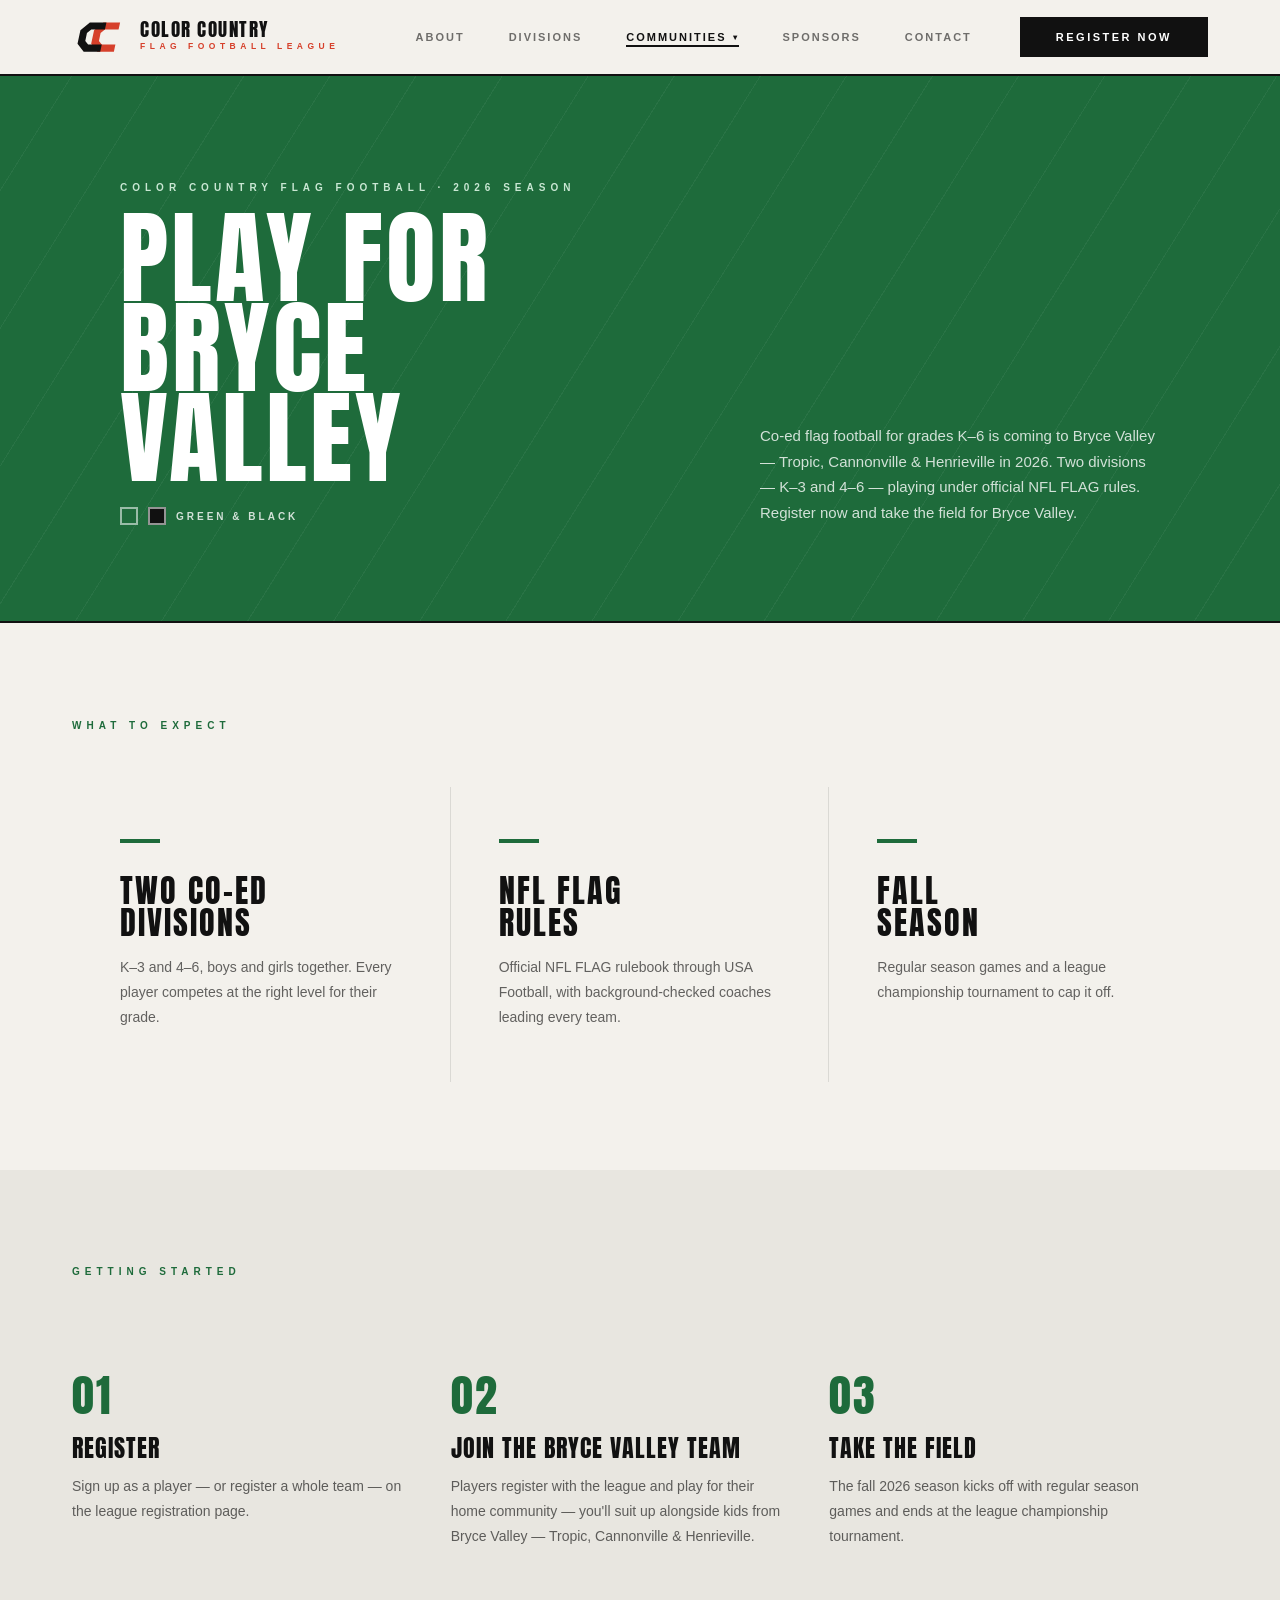
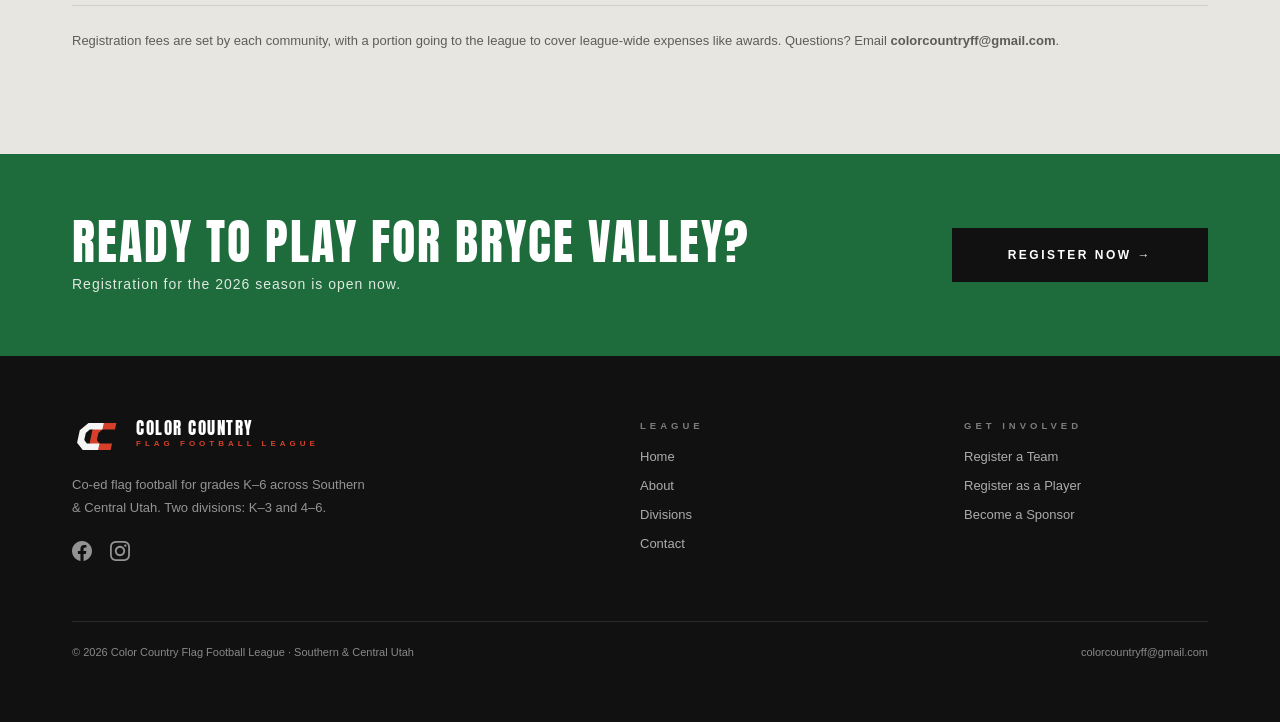
==== bryce-valley.html @ 953eda64 "Add community landing pages with school-color theming Eight landing pages (Wayne, Piute, Milford, Es" ====
<!DOCTYPE html>
<html lang="en">
<head>
<meta charset="utf-8">
<meta name="viewport" content="width=device-width, initial-scale=1">
<title>Flag Football in Bryce Valley | Color Country Flag Football League</title>
<meta name="description" content="Co-ed youth flag football is coming to Bryce Valley — Tropic, Cannonville & Henrieville in 2026. Two divisions — K–3 and 4–6 — playing under official NFL FLAG rules. Register now and play for Bryce Valley.">
<meta property="og:type" content="website">
<meta property="og:site_name" content="Color Country Flag Football League">
<meta property="og:title" content="Flag Football in Bryce Valley — Color Country Flag Football League">
<meta property="og:description" content="Co-ed flag football for grades K–6 is coming to Bryce Valley — Tropic, Cannonville & Henrieville in 2026. Register now and play for Bryce Valley.">
<meta property="og:image" content="https://lanemecham-ai.github.io/color-country-flag-football/favicon-512.png">
<link rel="icon" href="favicon.ico" sizes="48x48">
<link rel="icon" href="favicon.svg" type="image/svg+xml">
<link rel="apple-touch-icon" href="apple-touch-icon.png">
<link rel="preconnect" href="https://fonts.googleapis.com">
<link rel="preconnect" href="https://fonts.gstatic.com" crossorigin>
<link href="https://fonts.googleapis.com/css2?family=Anton&display=swap" rel="stylesheet">
<link rel="stylesheet" href="styles.css">
</head>
<body class="community-page" style="--cc1:#1E6B3B; --cc2:#1E6B3B; --cc-ink:#fff; --cc-muted:rgba(255,255,255,.8); --cc-kicker:#C9E7D3; --cc-lines:rgba(255,255,255,.05); --cc-step:#1E6B3B; --cc-cta:#1E6B3B; --cc-cta-text:#fff; --cc-cta-sub:rgba(255,255,255,.85); --cc-btn-bg:#111; --cc-btn-text:#fff">

<a class="skip-link" href="#main">Skip to main content</a>

<header class="site-nav">
  <a class="brand" href="index.html" aria-label="Color Country Flag Football League — home">
    <svg class="brand-mark" viewBox="0 0 320 220" aria-hidden="true" focusable="false"><g transform="translate(62 20) skewX(-12)"><path transform="translate(84 0)" fill="#D6402B" d="M150 0 H48 L0 48 V132 L48 180 H150 V136 H66 L44 114 V66 L66 44 H150 Z"/><path fill="#111" d="M150 0 H48 L0 48 V132 L48 180 H150 V136 H66 L44 114 V66 L66 44 H150 Z"/></g></svg>
    <div>
      <div class="brand-name">Color Country</div>
      <div class="brand-tag">Flag Football League</div>
    </div>
  </a>
  <div class="nav-spacer"></div>
  <button class="nav-toggle" aria-expanded="false" aria-controls="site-menu">
    <span class="visually-hidden">Menu</span>
    <span class="nav-toggle-bars" aria-hidden="true"></span>
  </button>
  <nav id="site-menu" class="nav-menu" aria-label="Main">
    <a href="index.html#about">About</a>
    <a href="index.html#divisions">Divisions</a>
    <div class="nav-drop active-page">
      <button class="nav-drop-toggle" type="button" aria-expanded="false" aria-controls="communities-menu">Communities <span class="nav-drop-caret" aria-hidden="true">▾</span></button>
      <div class="nav-drop-menu" id="communities-menu">
        <a href="wayne.html">Wayne</a>
        <a href="piute.html">Piute</a>
        <a href="milford.html">Milford</a>
        <a href="escalante.html">Escalante</a>
        <a href="bryce-valley.html" class="active" aria-current="page">Bryce Valley</a>
        <a href="valley.html">Valley</a>
        <a href="panguitch.html">Panguitch</a>
        <a href="water-canyon.html">Water Canyon</a>
      </div>
    </div>
    <a href="sponsors.html">Sponsors</a>
    <a href="contact.html">Contact</a>
    <a class="btn btn-dark" href="register.html">Register Now</a>
  </nav>
</header>

<main id="main">

  <!-- PAGE HEADER -->
  <section class="page-header community-header">
    <div class="page-header-lines" aria-hidden="true"></div>
    <div class="page-header-main">
      <p class="kicker">Color Country Flag Football · 2026 Season</p>
      <h1 class="display">Play for<br>Bryce<br>Valley</h1>
      <div class="community-swatches" aria-hidden="true">
        <span class="community-swatch" style="background:#1E6B3B"></span>
        <span class="community-swatch" style="background:#111111"></span>
        <span class="community-swatch-label">Green & Black</span>
      </div>
    </div>
    <div class="page-header-aside">
      <p>Co-ed flag football for grades K–6 is coming to Bryce Valley — Tropic, Cannonville & Henrieville in 2026. Two divisions — K–3 and 4–6 — playing under official NFL FLAG rules. Register now and take the field for Bryce Valley.</p>
    </div>
  </section>

  <!-- WHAT TO EXPECT -->
  <section class="section section-cream">
    <h2 class="kicker section-label">What to Expect</h2>
    <div class="feature-grid">
      <div class="feature">
        <div class="accent-bar" aria-hidden="true"></div>
        <h3>Two Co-Ed<br>Divisions</h3>
        <p>K–3 and 4–6, boys and girls together. Every player competes at the right level for their grade.</p>
      </div>
      <div class="feature">
        <div class="accent-bar" aria-hidden="true"></div>
        <h3>NFL FLAG<br>Rules</h3>
        <p>Official NFL FLAG rulebook through USA Football, with background-checked coaches leading every team.</p>
      </div>
      <div class="feature">
        <div class="accent-bar" aria-hidden="true"></div>
        <h3>Fall<br>Season</h3>
        <p>Regular season games and a league championship tournament to cap it off.</p>
      </div>
    </div>
  </section>

  <!-- HOW IT WORKS -->
  <section class="section section-band">
    <h2 class="kicker section-label">Getting Started</h2>
    <div class="steps-grid">
      <div class="step">
        <div class="step-num" aria-hidden="true">01</div>
        <h3>Register</h3>
        <p>Sign up as a player — or register a whole team — on the league registration page.</p>
      </div>
      <div class="step">
        <div class="step-num" aria-hidden="true">02</div>
        <h3>Join the Bryce Valley Team</h3>
        <p>Players register with the league and play for their home community — you'll suit up alongside kids from Bryce Valley — Tropic, Cannonville & Henrieville.</p>
      </div>
      <div class="step">
        <div class="step-num" aria-hidden="true">03</div>
        <h3>Take the Field</h3>
        <p>The fall 2026 season kicks off with regular season games and ends at the league championship tournament.</p>
      </div>
    </div>
    <p class="steps-note">Registration fees are set by each community, with a portion going to the league to cover league-wide expenses like awards. Questions? Email <a href="mailto:colorcountryff@gmail.com" style="font-weight:bold">colorcountryff@gmail.com</a>.</p>
  </section>

  <!-- CTA BANNER -->
  <section class="cta-banner">
    <div>
      <div class="cta-banner-title">Ready to Play for Bryce Valley?</div>
      <div class="cta-banner-sub">Registration for the 2026 season is open now.</div>
    </div>
    <a class="btn" href="register.html">Register Now →</a>
  </section>

</main>

<!-- FOOTER -->
<footer class="site-footer">
  <div class="footer-cols">
    <div class="footer-brand">
      <div class="footer-brand-row">
        <svg class="footer-brand-mark" viewBox="0 0 320 220" aria-hidden="true" focusable="false"><g transform="translate(62 20) skewX(-12)"><path transform="translate(84 0)" fill="#D6402B" d="M150 0 H48 L0 48 V132 L48 180 H150 V136 H66 L44 114 V66 L66 44 H150 Z"/><path fill="#F5F5F5" d="M150 0 H48 L0 48 V132 L48 180 H150 V136 H66 L44 114 V66 L66 44 H150 Z"/></g></svg>
        <div>
          <div class="footer-brand-name">Color Country</div>
          <div class="footer-brand-tag">Flag Football League</div>
        </div>
      </div>
      <p>Co-ed flag football for grades K–6 across Southern &amp; Central Utah. Two divisions: K–3 and 4–6.</p>
      <div class="footer-social">
        <a href="https://www.facebook.com/profile.php?id=61591406416175" target="_blank" rel="noopener" aria-label="Color Country Flag Football on Facebook">
          <svg viewBox="0 0 24 24" aria-hidden="true" focusable="false"><path d="M24 12.073c0-6.627-5.373-12-12-12s-12 5.373-12 12c0 5.99 4.388 10.954 10.125 11.854v-8.385H7.078v-3.47h3.047V9.43c0-3.007 1.792-4.669 4.533-4.669 1.312 0 2.686.235 2.686.235v2.953H15.83c-1.491 0-1.956.925-1.956 1.874v2.25h3.328l-.532 3.47h-2.796v8.385C19.612 23.027 24 18.062 24 12.073z"/></svg>
        </a>
        <a href="https://www.instagram.com/colorcountryff/" target="_blank" rel="noopener" aria-label="Color Country Flag Football on Instagram (@colorcountryff)">
          <svg viewBox="0 0 24 24" aria-hidden="true" focusable="false"><path d="M12 0C8.74 0 8.333.015 7.053.072 5.775.132 4.905.333 4.14.63c-.789.306-1.459.717-2.126 1.384S.935 3.35.63 4.14C.333 4.905.131 5.775.072 7.053.012 8.333 0 8.74 0 12s.015 3.667.072 4.947c.06 1.277.261 2.148.558 2.913.306.788.717 1.459 1.384 2.126.667.666 1.336 1.079 2.126 1.384.766.296 1.636.499 2.913.558C8.333 23.988 8.74 24 12 24s3.667-.015 4.947-.072c1.277-.06 2.148-.262 2.913-.558.788-.306 1.459-.718 2.126-1.384.666-.667 1.079-1.335 1.384-2.126.296-.765.499-1.636.558-2.913.06-1.28.072-1.687.072-4.947s-.015-3.667-.072-4.947c-.06-1.277-.262-2.149-.558-2.913-.306-.789-.718-1.459-1.384-2.126C21.319 1.347 20.651.935 19.86.63c-.765-.297-1.636-.499-2.913-.558C15.667.012 15.26 0 12 0zm0 2.16c3.203 0 3.585.016 4.85.071 1.17.055 1.805.249 2.227.415.562.217.96.477 1.382.896.419.42.679.819.896 1.381.164.422.36 1.057.413 2.227.057 1.266.07 1.646.07 4.85s-.015 3.585-.074 4.85c-.061 1.17-.256 1.805-.421 2.227-.224.562-.479.96-.899 1.382-.419.419-.824.679-1.38.896-.42.164-1.065.36-2.235.413-1.274.057-1.649.07-4.859.07-3.211 0-3.586-.015-4.859-.074-1.171-.061-1.816-.256-2.236-.421-.569-.224-.96-.479-1.379-.899-.421-.419-.69-.824-.9-1.38-.165-.42-.359-1.065-.42-2.235-.045-1.26-.061-1.649-.061-4.844 0-3.196.016-3.586.061-4.861.061-1.17.255-1.814.42-2.234.21-.57.479-.96.9-1.381.419-.419.81-.689 1.379-.898.42-.166 1.051-.361 2.221-.421 1.275-.045 1.65-.06 4.859-.06l.045.03zm0 3.678c-3.405 0-6.162 2.76-6.162 6.162 0 3.405 2.76 6.162 6.162 6.162 3.405 0 6.162-2.76 6.162-6.162 0-3.405-2.76-6.162-6.162-6.162zM12 16c-2.21 0-4-1.79-4-4s1.79-4 4-4 4 1.79 4 4-1.79 4-4 4zm7.846-10.405c0 .795-.646 1.44-1.44 1.44-.795 0-1.44-.646-1.44-1.44 0-.794.646-1.439 1.44-1.439.793-.001 1.44.645 1.44 1.439z"/></svg>
        </a>
      </div>
    </div>
    <nav class="footer-col" aria-label="League">
      <div class="footer-col-title">League</div>
      <a href="index.html">Home</a>
      <a href="index.html#about">About</a>
      <a href="index.html#divisions">Divisions</a>
      <a href="contact.html">Contact</a>
    </nav>
    <nav class="footer-col" aria-label="Get involved">
      <div class="footer-col-title">Get Involved</div>
      <a href="register.html#team">Register a Team</a>
      <a href="register.html#player">Register as a Player</a>
      <a href="sponsors.html">Become a Sponsor</a>
    </nav>
  </div>
  <div class="footer-bottom">
    <p>© 2026 Color Country Flag Football League · Southern &amp; Central Utah</p>
    <a href="mailto:colorcountryff@gmail.com">colorcountryff@gmail.com</a>
  </div>
</footer>

<script src="main.js"></script>
</body>
</html>
---- styles.css ----
/* ==========================================================================
   Color Country Flag Football League — shared stylesheet
   Palette: red #D6402B · black #111111 · cream #F3F1EC · band #E8E6E0
   Display face: Anton · Body face: Arial
   ========================================================================== */

:root {
  --red: #D6402B;
  --red-dark: #b8341f;
  --ink: #111111;
  --panel: #1a1a1a;
  --cream: #F3F1EC;
  --cream-dark: #E8E6E0;
  --white: #ffffff;
  --font-display: 'Anton', Impact, 'Arial Narrow', sans-serif;
  --font-body: Arial, Helvetica, sans-serif;
  --pad-x: 72px;
}

* { box-sizing: border-box; }

html { scroll-behavior: smooth; }

body {
  margin: 0;
  background: var(--cream);
  font-family: var(--font-body);
  color: var(--ink);
  -webkit-font-smoothing: antialiased;
}

a { color: inherit; text-decoration: none; }

img, svg { max-width: 100%; display: block; }

input, select, textarea, button { font-family: var(--font-body); }

input::placeholder, textarea::placeholder { color: rgba(0, 0, 0, .35); }

/* Accessibility helpers ---------------------------------------------------- */

.skip-link {
  position: absolute;
  left: -9999px;
  top: 0;
  z-index: 200;
  background: var(--ink);
  color: var(--white);
  padding: 12px 20px;
  font-size: 13px;
  font-weight: bold;
  letter-spacing: 1px;
}

.skip-link:focus { left: 0; }

:focus-visible {
  outline: 3px solid var(--red);
  outline-offset: 2px;
}

.visually-hidden {
  position: absolute;
  width: 1px;
  height: 1px;
  margin: -1px;
  padding: 0;
  overflow: hidden;
  clip: rect(0 0 0 0);
  white-space: nowrap;
  border: 0;
}

/* Shared type -------------------------------------------------------------- */

.kicker {
  font-size: 10px;
  font-weight: bold;
  color: var(--red);
  letter-spacing: 5px;
  text-transform: uppercase;
}

.display {
  font-family: var(--font-display);
  font-weight: 400;
  letter-spacing: 2px;
  text-transform: uppercase;
  line-height: 1;
  margin: 0;
}

.accent-bar {
  width: 40px;
  height: 4px;
  background: var(--red);
}

/* Buttons ------------------------------------------------------------------ */

.btn {
  display: inline-block;
  font-size: 12px;
  font-weight: bold;
  letter-spacing: 2.5px;
  text-transform: uppercase;
  padding: 18px 48px;
  border: none;
  cursor: pointer;
  text-align: center;
  transition: background-color .18s ease, color .18s ease, border-color .18s ease;
}

.btn-dark { background: var(--ink); color: var(--white); }
.btn-dark:hover { background: var(--red); }

.btn-red { background: var(--red); color: var(--white); }
.btn-red:hover { background: var(--red-dark); }

.btn-light { background: var(--cream); color: var(--ink); }
.btn-light:hover { background: var(--red); color: var(--white); }

.btn-white { background: var(--white); color: var(--red); }
.btn-white:hover { background: var(--cream); }

.btn-outline-light {
  background: transparent;
  color: var(--white);
  border: 1.5px solid rgba(255, 255, 255, .35);
}
.btn-outline-light:hover { border-color: var(--white); }

/* Navigation ---------------------------------------------------------------- */

.site-nav {
  background: var(--cream);
  border-bottom: 2px solid var(--ink);
  padding: 0 var(--pad-x);
  display: flex;
  align-items: center;
  min-height: 76px;
  position: sticky;
  top: 0;
  z-index: 100;
}

.brand {
  display: flex;
  align-items: center;
  gap: 16px;
  flex-shrink: 0;
}

.brand-mark { width: 52px; height: 36px; flex-shrink: 0; }

.brand-name {
  font-family: var(--font-display);
  font-size: 19px;
  color: var(--ink);
  letter-spacing: 1.5px;
  line-height: 1;
  text-transform: uppercase;
}

.brand-tag {
  font-size: 8.5px;
  font-weight: bold;
  color: var(--red);
  letter-spacing: 4.5px;
  line-height: 1.7;
  text-transform: uppercase;
}

.nav-spacer { flex: 1; }

.nav-menu {
  display: flex;
  gap: 44px;
  align-items: center;
}

.nav-menu a:not(.btn) {
  font-size: 11px;
  font-weight: bold;
  color: rgba(0, 0, 0, .55);
  letter-spacing: 2px;
  text-transform: uppercase;
  padding: 4px 0;
}

.nav-menu a:not(.btn):hover { color: var(--red); }

.nav-menu a.active {
  color: var(--ink);
  border-bottom: 2px solid var(--ink);
  padding-bottom: 2px;
}

.nav-menu .btn {
  font-size: 11px;
  padding: 14px 36px;
  margin-left: 4px;
}

/* Communities dropdown */

.nav-drop { position: relative; }

.nav-drop-toggle {
  background: none;
  border: none;
  cursor: pointer;
  font-family: var(--font-body);
  font-size: 11px;
  font-weight: bold;
  color: rgba(0, 0, 0, .55);
  letter-spacing: 2px;
  text-transform: uppercase;
  padding: 4px 0;
  display: inline-flex;
  align-items: center;
  gap: 6px;
}

.nav-drop-toggle:hover { color: var(--red); }

.nav-drop.active-page .nav-drop-toggle {
  color: var(--ink);
  border-bottom: 2px solid var(--ink);
  padding-bottom: 2px;
}

.nav-drop-caret { font-size: 8px; }

.nav-drop-menu {
  display: none;
  position: absolute;
  top: 100%;
  left: 50%;
  transform: translateX(-50%);
  flex-direction: column;
  background: var(--cream);
  border: 2px solid var(--ink);
  min-width: 200px;
  padding: 10px 0;
  z-index: 120;
}

.nav-drop.open .nav-drop-menu { display: flex; }

@media (hover: hover) and (min-width: 1151px) {
  .nav-drop:hover .nav-drop-menu { display: flex; }
}

.nav-drop-menu a {
  font-size: 11px;
  font-weight: bold;
  color: rgba(0, 0, 0, .55);
  letter-spacing: 2px;
  text-transform: uppercase;
  padding: 10px 22px;
}

.nav-drop-menu a:hover { color: var(--red); }
.nav-drop-menu a.active { color: var(--red); }

.nav-toggle {
  display: none;
  background: none;
  border: 2px solid var(--ink);
  padding: 8px 10px;
  cursor: pointer;
  margin-left: 16px;
}

.nav-toggle-bars {
  display: block;
  width: 22px;
  height: 2px;
  background: var(--ink);
  position: relative;
}

.nav-toggle-bars::before,
.nav-toggle-bars::after {
  content: "";
  position: absolute;
  left: 0;
  width: 22px;
  height: 2px;
  background: var(--ink);
}

.nav-toggle-bars::before { top: -7px; }
.nav-toggle-bars::after { top: 7px; }

/* Sections ------------------------------------------------------------------ */

.section { padding: 88px var(--pad-x); }

.section-cream { background: var(--cream); }
.section-band { background: var(--cream-dark); }
.section-dark { background: var(--ink); }

.section-rule { border-top: 2px solid var(--ink); }

.section-label {
  margin-bottom: 56px;
}

.section-label.center { text-align: center; }

/* Homepage hero --------------------------------------------------------------- */

@keyframes heroFade {
  from { opacity: 0; transform: translateY(28px); }
  to { opacity: 1; transform: translateY(0); }
}

@keyframes heroFadeR {
  from { opacity: 0; transform: translateX(28px); }
  to { opacity: 1; transform: translateX(0); }
}

.hero {
  position: relative;
  min-height: 820px;
  overflow: hidden;
  background: var(--cream);
  display: flex;
}

.hero-copy {
  position: relative;
  z-index: 2;
  display: flex;
  flex-direction: column;
  justify-content: center;
  padding: 80px 80px 80px 120px;
  width: 62%;
  flex-shrink: 0;
}

.hero-watermark {
  position: absolute;
  left: -24px;
  top: 50%;
  transform: translateY(-50%);
  font-family: var(--font-display);
  font-size: 520px;
  color: rgba(0, 0, 0, .04);
  line-height: 1;
  pointer-events: none;
  user-select: none;
  white-space: nowrap;
}

.hero-inner {
  position: relative;
  z-index: 2;
  animation: heroFade .85s cubic-bezier(.2, .8, .4, 1) both;
}

.hero-eyebrow {
  font-size: 10.5px;
  font-weight: bold;
  color: rgba(0, 0, 0, .55);
  letter-spacing: 5px;
  text-transform: uppercase;
  margin-bottom: 32px;
}

.hero-title {
  font-size: clamp(64px, 10.5vw, 152px);
  line-height: .88;
  color: var(--ink);
}

.hero-rule {
  width: 80px;
  height: 5px;
  background: var(--red);
  margin: 28px 0;
}

.hero-sub {
  font-family: var(--font-display);
  font-size: clamp(17px, 1.9vw, 26px);
  color: var(--red);
  letter-spacing: 8px;
  margin-bottom: 36px;
  text-transform: uppercase;
}

.hero-lede {
  font-size: 17px;
  color: rgba(0, 0, 0, .6);
  line-height: 1.7;
  max-width: 460px;
  margin: 0 0 48px;
}

.hero-actions {
  display: flex;
  gap: 20px;
  align-items: center;
  flex-wrap: wrap;
}

.hero-actions .btn { padding: 20px 56px; }

.hero-secondary {
  font-size: 12px;
  font-weight: bold;
  color: rgba(0, 0, 0, .55);
  padding: 20px 0;
  letter-spacing: 2px;
  text-transform: uppercase;
  border-bottom: 1px solid rgba(0, 0, 0, .25);
}

.hero-secondary:hover { color: var(--ink); border-color: var(--ink); }

.hero-panel {
  position: absolute;
  right: 0;
  top: 0;
  width: 44%;
  height: 100%;
  background: var(--ink);
  clip-path: polygon(9% 0, 100% 0, 100% 100%, 0% 100%);
  display: flex;
  align-items: center;
  justify-content: center;
  animation: heroFadeR .9s cubic-bezier(.2, .8, .4, 1) .15s both;
}

.hero-panel-lines {
  position: absolute;
  inset: 0;
  background-image: repeating-linear-gradient(-45deg, transparent 0, transparent 48px, rgba(255, 255, 255, .025) 48px, rgba(255, 255, 255, .025) 49px);
  pointer-events: none;
}

.hero-panel-glow {
  position: absolute;
  inset: 0;
  background: radial-gradient(ellipse at 60% 50%, rgba(214, 64, 43, .22) 0%, transparent 60%);
  pointer-events: none;
}

.hero-panel-inner {
  position: relative;
  z-index: 2;
  display: flex;
  flex-direction: column;
  align-items: center;
  gap: 20px;
  padding-left: 60px;
}

.hero-panel-est {
  font-size: 9.5px;
  font-weight: bold;
  color: rgba(255, 255, 255, .45);
  letter-spacing: 5px;
  text-transform: uppercase;
}

/* Feature trio (Why Play With Us) -------------------------------------------- */

.feature-grid {
  display: grid;
  grid-template-columns: 1fr 1fr 1fr;
}

.feature {
  padding: 52px 48px;
  border-right: 1.5px solid rgba(0, 0, 0, .1);
}

.feature:last-child { border-right: none; }

.feature .accent-bar { margin-bottom: 32px; }

.feature h3 {
  font-family: var(--font-display);
  font-weight: 400;
  font-size: 32px;
  color: var(--ink);
  margin: 0 0 16px;
  letter-spacing: 2px;
  text-transform: uppercase;
  line-height: 1;
}

.feature p {
  font-size: 14px;
  color: rgba(0, 0, 0, .6);
  line-height: 1.8;
  margin: 0;
}

/* Divisions ------------------------------------------------------------------ */

.division-grid {
  display: grid;
  grid-template-columns: 1fr 1fr;
  gap: 3px;
}

.division-card {
  background: var(--white);
  border: 1.5px solid rgba(0, 0, 0, .1);
  padding: 56px 48px;
}

.division-card .accent-bar { margin-bottom: 28px; }

.division-grade {
  font-family: var(--font-display);
  font-size: 64px;
  color: var(--ink);
  letter-spacing: 2px;
  text-transform: uppercase;
  line-height: 1;
  margin: 0 0 8px;
  font-weight: 400;
}

.division-meta {
  font-size: 10px;
  font-weight: bold;
  color: var(--red);
  letter-spacing: 3px;
  text-transform: uppercase;
  margin-bottom: 20px;
}

.division-card p {
  font-size: 14px;
  color: rgba(0, 0, 0, .6);
  line-height: 1.8;
  margin: 0;
}

.division-note {
  margin-top: 3px;
  background: var(--ink);
  padding: 28px 48px;
  display: flex;
  align-items: center;
  gap: 20px;
  flex-wrap: wrap;
}

.division-note span {
  font-size: 13px;
  color: rgba(255, 255, 255, .65);
  line-height: 1.7;
}

.division-note .accent-bar { width: 32px; flex-shrink: 0; }

/* Dark option cards (registration paths) -------------------------------------- */

.option-grid {
  display: grid;
  grid-template-columns: 1fr 1fr;
  gap: 3px;
}

.option-card {
  background: var(--panel);
  padding: 64px 56px;
  display: flex;
  flex-direction: column;
}

.option-card + .option-card { border-left: 3px solid var(--red); }

.option-num {
  font-family: var(--font-display);
  font-size: 13px;
  color: var(--red);
  letter-spacing: 4px;
  text-transform: uppercase;
  margin-bottom: 24px;
}

.option-card h3 {
  font-family: var(--font-display);
  font-weight: 400;
  font-size: clamp(36px, 3.6vw, 52px);
  color: var(--white);
  margin: 0 0 20px;
  letter-spacing: 2px;
  text-transform: uppercase;
  line-height: 1;
}

.option-card p {
  font-size: 15px;
  color: rgba(255, 255, 255, .65);
  line-height: 1.8;
  margin: 0 0 40px;
  flex: 1;
}

.option-card .btn { align-self: flex-start; }

.section-title-dark {
  font-size: clamp(40px, 5vw, 64px);
  color: var(--white);
  margin: 0 0 60px;
  text-align: center;
}

.section-kicker-center {
  margin-bottom: 12px;
  text-align: center;
}

/* Email capture bar ------------------------------------------------------------ */

.notify-bar {
  margin-top: 3px;
  background: var(--panel);
  padding: 32px 56px;
  display: flex;
  align-items: center;
  gap: 24px;
  flex-wrap: wrap;
}

.notify-title {
  font-family: var(--font-display);
  font-size: 18px;
  color: rgba(255, 255, 255, .55);
  letter-spacing: 2px;
  text-transform: uppercase;
  flex-shrink: 0;
}

.notify-divider {
  width: 1px;
  height: 28px;
  background: rgba(255, 255, 255, .12);
  flex-shrink: 0;
}

.notify-copy {
  font-size: 14px;
  color: rgba(255, 255, 255, .55);
  line-height: 1.6;
  flex: 1;
  min-width: 220px;
}

.notify-form-wrap {
  flex-shrink: 0;
  width: 420px;
  max-width: 100%;
}

/* Sponsors teaser ------------------------------------------------------------- */

.teaser {
  display: flex;
  align-items: center;
  justify-content: space-between;
  gap: 80px;
}

.teaser-copy { flex: 1; }

.teaser-copy .kicker { display: block; margin-bottom: 12px; }

.teaser-title {
  font-size: clamp(40px, 5vw, 64px);
  color: var(--ink);
  margin: 0 0 24px;
}

.teaser-copy p {
  font-size: 15px;
  color: rgba(0, 0, 0, .6);
  line-height: 1.7;
  max-width: 460px;
  margin: 0 0 36px;
}

.teaser-slots {
  flex: 1;
  display: grid;
  grid-template-columns: 1fr 1fr;
  gap: 3px;
}

.teaser-slot {
  background: var(--cream);
  border: 1.5px solid rgba(0, 0, 0, .1);
  padding: 40px;
  display: flex;
  align-items: center;
  justify-content: center;
  height: 100px;
}

.teaser-slot span {
  font-size: 9px;
  color: rgba(0, 0, 0, .4);
  letter-spacing: 4px;
  text-transform: uppercase;
}

.teaser-slot-dark {
  background: var(--ink);
  border: none;
}

.teaser-slot-dark a {
  font-size: 9px;
  font-weight: bold;
  color: var(--white);
  letter-spacing: 3px;
  text-transform: uppercase;
}

.teaser-slot-dark a:hover { color: var(--red); }

/* Page headers (interior pages) ------------------------------------------------ */

.page-header {
  position: relative;
  overflow: hidden;
  padding: 96px 120px;
  min-height: 320px;
  display: flex;
  align-items: flex-end;
  justify-content: space-between;
  gap: 40px;
  flex-wrap: wrap;
}

.page-header-dark { background: var(--ink); }
.page-header-red { background: var(--red); }
.page-header-cream {
  background: var(--cream);
  border-bottom: 2px solid var(--ink);
}

.page-header-lines {
  position: absolute;
  inset: 0;
  background-image: repeating-linear-gradient(-58deg, transparent 0, transparent 72px, rgba(214, 64, 43, .045) 72px, rgba(214, 64, 43, .045) 73px);
  pointer-events: none;
}

.page-header-red .page-header-lines {
  background-image: repeating-linear-gradient(-58deg, transparent 0, transparent 72px, rgba(0, 0, 0, .06) 72px, rgba(0, 0, 0, .06) 73px);
}

.page-header-mark {
  position: absolute;
  right: -60px;
  top: 50%;
  transform: translateY(-50%);
  opacity: .04;
  pointer-events: none;
}

.page-header-red .page-header-mark { opacity: .07; }

.page-header-watermark {
  position: absolute;
  left: -24px;
  top: 50%;
  transform: translateY(-50%);
  font-family: var(--font-display);
  font-size: 480px;
  color: rgba(0, 0, 0, .04);
  line-height: 1;
  pointer-events: none;
  user-select: none;
  white-space: nowrap;
}

.page-header-main { position: relative; z-index: 2; }

.page-header-main .kicker {
  display: block;
  margin-bottom: 20px;
}

.page-header-red .kicker { color: rgba(255, 255, 255, .85); }

.page-header h1 {
  font-size: clamp(52px, 8vw, 112px);
  letter-spacing: 3px;
  line-height: .88;
}

.page-header-dark h1, .page-header-red h1 { color: var(--white); }
.page-header-cream h1 { color: var(--ink); }

.page-header-aside {
  position: relative;
  z-index: 2;
  flex-shrink: 0;
  max-width: 400px;
}

.page-header-aside p {
  font-size: 15px;
  line-height: 1.7;
  margin: 0;
}

.page-header-dark .page-header-aside p { color: rgba(255, 255, 255, .65); }
.page-header-red .page-header-aside p { color: rgba(255, 255, 255, .85); }
.page-header-cream .page-header-aside p { color: rgba(0, 0, 0, .6); }

/* Forms -------------------------------------------------------------------------- */

.form-grid-2 {
  display: grid;
  grid-template-columns: 1fr 1fr;
  gap: 3px;
  align-items: start;
}

.form-card {
  padding: 64px 56px;
}

.form-card-light {
  background: var(--white);
  border: 1.5px solid rgba(0, 0, 0, .1);
}

.form-card-dark { background: var(--ink); }

.form-card .accent-bar { margin-bottom: 28px; }

.form-card h2 {
  font-family: var(--font-display);
  font-weight: 400;
  font-size: clamp(32px, 3.2vw, 44px);
  margin: 0 0 8px;
  letter-spacing: 2px;
  text-transform: uppercase;
  line-height: 1;
}

.form-card-light h2 { color: var(--ink); }
.form-card-dark h2 { color: var(--white); }

.form-card > p {
  font-size: 13px;
  line-height: 1.7;
  margin: 0 0 48px;
}

.form-card-light > p { color: rgba(0, 0, 0, .6); }
.form-card-dark > p { color: rgba(255, 255, 255, .6); }

/* FAQ ------------------------------------------------------------------------------ */

.faq-grid {
  display: grid;
  grid-template-columns: 1fr 1fr;
}

.faq {
  padding: 40px 48px 40px 0;
}

.faq:nth-child(odd) { border-right: 1.5px solid rgba(0, 0, 0, .1); }
.faq:nth-child(even) { padding: 40px 0 40px 48px; }
.faq:nth-child(-n+2) { border-bottom: 1.5px solid rgba(0, 0, 0, .1); }

.faq h3 {
  font-family: var(--font-display);
  font-weight: 400;
  font-size: 20px;
  color: var(--ink);
  margin: 0 0 12px;
  letter-spacing: 1px;
  text-transform: uppercase;
}

.faq p {
  font-size: 13px;
  color: rgba(0, 0, 0, .65);
  line-height: 1.8;
  margin: 0;
}

/* Sponsor benefits ------------------------------------------------------------------- */

.benefit-grid {
  display: grid;
  grid-template-columns: repeat(4, 1fr);
  gap: 3px;
}

.benefit {
  background: var(--white);
  border: 1.5px solid rgba(0, 0, 0, .08);
  padding: 40px 36px;
}

.benefit .accent-bar { width: 32px; margin-bottom: 24px; }

.benefit h3 {
  font-family: var(--font-display);
  font-weight: 400;
  font-size: 22px;
  color: var(--ink);
  margin: 0 0 12px;
  letter-spacing: 1px;
  text-transform: uppercase;
  line-height: 1.1;
}

.benefit p {
  font-size: 13px;
  color: rgba(0, 0, 0, .6);
  line-height: 1.7;
  margin: 0;
}

/* Split layout (form + pitch) ------------------------------------------------------------ */

.split {
  display: grid;
  grid-template-columns: 1fr 1fr;
  gap: 80px;
  align-items: start;
}

.split-intro .kicker { display: block; margin-bottom: 16px; }

.split-title {
  font-size: clamp(40px, 5vw, 64px);
  line-height: .95;
  margin: 0 0 24px;
}

.split-intro p {
  font-size: 15px;
  line-height: 1.7;
  margin: 0 0 32px;
}

.section-cream .split-intro p { color: rgba(0, 0, 0, .6); }
.section-dark .split-intro p { color: rgba(255, 255, 255, .6); }
.section-dark .split-title { color: var(--white); }
.section-cream .split-title { color: var(--ink); }

.pitch-box {
  background: var(--ink);
  padding: 32px 36px;
}

.pitch-box-label {
  font-size: 9px;
  font-weight: bold;
  color: rgba(255, 255, 255, .55);
  letter-spacing: 3px;
  text-transform: uppercase;
  margin-bottom: 12px;
}

.pitch-box ul {
  list-style: none;
  margin: 0;
  padding: 0;
  display: flex;
  flex-direction: column;
  gap: 10px;
}

.pitch-box li {
  display: flex;
  gap: 12px;
  align-items: flex-start;
  font-size: 13px;
  color: rgba(255, 255, 255, .7);
  line-height: 1.6;
}

.pitch-box li::before {
  content: "";
  width: 4px;
  height: 4px;
  background: var(--red);
  flex-shrink: 0;
  margin-top: 7px;
}

/* Contact info list ------------------------------------------------------------------------ */

.contact-facts {
  display: flex;
  flex-direction: column;
  gap: 28px;
}

.contact-fact-label {
  font-size: 9px;
  font-weight: bold;
  color: rgba(255, 255, 255, .5);
  letter-spacing: 3px;
  text-transform: uppercase;
  margin-bottom: 6px;
}

.contact-fact-value {
  font-family: var(--font-display);
  font-size: 20px;
  color: var(--white);
  letter-spacing: 1px;
  overflow-wrap: anywhere;
}

a.contact-fact-value:hover { color: var(--red); }

/* About page ---------------------------------------------------------------------------------- */

.about-copy p {
  font-size: 15px;
  color: rgba(0, 0, 0, .65);
  line-height: 1.8;
  margin: 0 0 24px;
}

.about-copy p:last-child { margin-bottom: 0; }

.about-copy .kicker { display: block; margin-bottom: 28px; }

.about-title {
  font-size: clamp(38px, 4vw, 52px);
  color: var(--ink);
  line-height: .95;
  margin: 0 0 28px;
}

.about-cards {
  display: flex;
  flex-direction: column;
  gap: 3px;
}

.about-card-dark {
  background: var(--ink);
  padding: 48px;
}

.about-card-dark-label {
  font-family: var(--font-display);
  font-size: 13px;
  color: var(--red);
  letter-spacing: 3px;
  text-transform: uppercase;
  margin-bottom: 16px;
}

.about-card-dark-title {
  font-family: var(--font-display);
  font-size: clamp(26px, 2.6vw, 36px);
  color: var(--white);
  letter-spacing: 1px;
  line-height: 1;
  margin-bottom: 12px;
}

.about-card-dark-meta {
  font-size: 13px;
  color: rgba(255, 255, 255, .55);
  line-height: 1.7;
}

.about-card-band {
  background: var(--cream-dark);
  border: 1.5px solid rgba(0, 0, 0, .08);
  padding: 32px 48px;
}

.about-card-band-label {
  font-size: 9px;
  font-weight: bold;
  color: rgba(0, 0, 0, .5);
  letter-spacing: 3px;
  text-transform: uppercase;
  margin-bottom: 16px;
}

.about-card-band ul {
  list-style: none;
  margin: 0;
  padding: 0;
  display: flex;
  flex-direction: column;
  gap: 10px;
}

.about-card-band li {
  display: flex;
  gap: 12px;
  align-items: center;
  font-size: 14px;
  color: var(--ink);
  font-weight: bold;
}

.about-card-band li::before {
  content: "";
  width: 6px;
  height: 6px;
  background: var(--red);
  flex-shrink: 0;
}

/* Community landing pages ------------------------------------------------------------------------ */
/* Each page sets its school colors via --cc-* custom properties on <body class="community-page"> */

.community-header {
  background: var(--cc1);
  border-bottom: 2px solid var(--ink);
}

.community-header .page-header-lines {
  background-image: repeating-linear-gradient(-58deg, transparent 0, transparent 72px, var(--cc-lines, rgba(0, 0, 0, .07)) 72px, var(--cc-lines, rgba(0, 0, 0, .07)) 73px);
}

.community-header .kicker { color: var(--cc-kicker); }
.community-header h1 { color: var(--cc-ink); }
.community-header .page-header-aside p { color: var(--cc-muted); }

.community-swatches {
  display: flex;
  gap: 10px;
  align-items: center;
  margin-top: 24px;
}

.community-swatch {
  width: 18px;
  height: 18px;
  flex-shrink: 0;
  border: 2px solid rgba(255, 255, 255, .55);
}

.community-swatch-label {
  font-size: 10px;
  font-weight: bold;
  color: var(--cc-muted);
  letter-spacing: 3px;
  text-transform: uppercase;
}

.community-page .accent-bar { background: var(--cc2); }
.community-page .kicker { color: var(--cc-accent-text, var(--cc-step)); }
.community-header .kicker { color: var(--cc-kicker); }

.steps-grid {
  display: grid;
  grid-template-columns: repeat(3, 1fr);
}

.step {
  padding: 40px 48px 0 0;
}

.step-num {
  font-family: var(--font-display);
  font-size: 44px;
  color: var(--cc-step);
  letter-spacing: 2px;
  line-height: 1;
  margin-bottom: 18px;
}

.step h3 {
  font-family: var(--font-display);
  font-weight: 400;
  font-size: 24px;
  color: var(--ink);
  margin: 0 0 12px;
  letter-spacing: 1px;
  text-transform: uppercase;
  line-height: 1.1;
}

.step p {
  font-size: 14px;
  color: rgba(0, 0, 0, .6);
  line-height: 1.8;
  margin: 0;
}

.steps-note {
  margin-top: 56px;
  padding-top: 24px;
  border-top: 1.5px solid rgba(0, 0, 0, .1);
  font-size: 13px;
  color: rgba(0, 0, 0, .6);
  line-height: 1.7;
}

.community-page .cta-banner { background: var(--cc-cta); }
.community-page .cta-banner-title { color: var(--cc-cta-text); }
.community-page .cta-banner-sub { color: var(--cc-cta-sub); }

.community-page .cta-banner .btn {
  background: var(--cc-btn-bg);
  color: var(--cc-btn-text);
}

.community-page .cta-banner .btn:hover { opacity: .88; }

/* CTA banner ------------------------------------------------------------------------------------ */

.cta-banner {
  background: var(--red);
  padding: 64px var(--pad-x);
  display: flex;
  align-items: center;
  justify-content: space-between;
  gap: 40px;
  flex-wrap: wrap;
}

.cta-banner-title {
  font-family: var(--font-display);
  font-size: clamp(32px, 4vw, 48px);
  color: var(--white);
  letter-spacing: 2px;
  text-transform: uppercase;
  line-height: 1;
}

.cta-banner-sub {
  font-size: 14px;
  color: rgba(255, 255, 255, .85);
  margin-top: 10px;
  letter-spacing: 1px;
}

.cta-banner .btn {
  padding: 20px 56px;
  white-space: nowrap;
  flex-shrink: 0;
}

/* Thanks page ------------------------------------------------------------------------------------- */

.thanks {
  min-height: 60vh;
  display: flex;
  flex-direction: column;
  align-items: center;
  justify-content: center;
  text-align: center;
  padding: 96px var(--pad-x);
}

.thanks .accent-bar { margin: 28px auto; width: 80px; height: 5px; }

.thanks h1 {
  font-size: clamp(52px, 8vw, 112px);
  color: var(--ink);
}

.thanks p {
  font-size: 16px;
  color: rgba(0, 0, 0, .6);
  line-height: 1.7;
  max-width: 480px;
  margin: 0 0 40px;
}

.thanks-actions {
  display: flex;
  gap: 16px;
  flex-wrap: wrap;
  justify-content: center;
}

/* Footer -------------------------------------------------------------------------------------------- */

.site-footer {
  background: var(--ink);
  padding: 64px var(--pad-x);
  color: var(--white);
}

.footer-cols {
  display: flex;
  gap: 80px;
  margin-bottom: 60px;
  flex-wrap: wrap;
}

.footer-brand { flex: 2; min-width: 260px; }

.footer-brand-row {
  display: flex;
  align-items: center;
  gap: 16px;
  margin-bottom: 20px;
}

.footer-brand-mark { width: 48px; height: 33px; }

.footer-brand-name {
  font-family: var(--font-display);
  font-size: 17px;
  color: var(--white);
  letter-spacing: 1.5px;
  line-height: 1;
  text-transform: uppercase;
}

.footer-brand-tag {
  font-size: 8px;
  font-weight: bold;
  color: var(--red);
  letter-spacing: 4px;
  line-height: 1.8;
  text-transform: uppercase;
}

.footer-brand p {
  font-size: 13px;
  color: rgba(255, 255, 255, .55);
  line-height: 1.8;
  max-width: 300px;
  margin: 0;
}

.footer-social {
  display: flex;
  gap: 18px;
  margin-top: 22px;
}

.footer-social a {
  display: inline-flex;
  color: rgba(255, 255, 255, .55);
}

.footer-social a:hover { color: var(--red); }

.footer-social svg {
  width: 20px;
  height: 20px;
  fill: currentColor;
}

.contact-social { margin-top: 6px; }

.footer-col {
  flex: 1;
  display: flex;
  flex-direction: column;
  gap: 14px;
  min-width: 160px;
}

.footer-col-title {
  font-size: 9.5px;
  font-weight: bold;
  color: rgba(255, 255, 255, .45);
  letter-spacing: 4px;
  text-transform: uppercase;
  margin-bottom: 4px;
}

.footer-col a {
  font-size: 13px;
  color: rgba(255, 255, 255, .65);
}

.footer-col a:hover { color: var(--red); }

.footer-bottom {
  border-top: 1px solid rgba(255, 255, 255, .1);
  padding-top: 24px;
  display: flex;
  justify-content: space-between;
  align-items: center;
  gap: 16px;
  flex-wrap: wrap;
}

.footer-bottom p {
  font-size: 11px;
  color: rgba(255, 255, 255, .5);
  margin: 0;
}

.footer-bottom a {
  font-size: 11px;
  color: rgba(255, 255, 255, .5);
}

.footer-bottom a:hover { color: var(--red); }

/* Responsive ------------------------------------------------------------------------------------------ */

@media (max-width: 1100px) {
  :root { --pad-x: 40px; }

  .page-header { padding: 72px 40px; }

  .hero-copy { padding: 64px 40px; width: 60%; }

  .benefit-grid { grid-template-columns: 1fr 1fr; }

  .split { gap: 48px; }

  .teaser { flex-direction: column; align-items: flex-start; gap: 48px; }
  .teaser-slots { width: 100%; }
}

/* Nav collapses to hamburger — happens earlier than the layout stack because
   the menu (with the Communities dropdown) needs the width */
@media (max-width: 1150px) {
  .nav-toggle { display: block; }

  .nav-menu {
    display: none;
    position: absolute;
    top: 100%;
    left: 0;
    right: 0;
    flex-direction: column;
    align-items: stretch;
    gap: 0;
    background: var(--cream);
    border-bottom: 2px solid var(--ink);
    padding: 8px 0 20px;
  }

  .nav-menu.open { display: flex; }

  .nav-menu a:not(.btn) {
    padding: 14px var(--pad-x);
    font-size: 13px;
  }

  .nav-menu a.active { border-bottom: none; color: var(--red); }

  .nav-menu .btn {
    margin: 12px var(--pad-x) 0;
    text-align: center;
  }

  .nav-drop { width: 100%; }

  .nav-drop-toggle {
    width: 100%;
    text-align: left;
    justify-content: flex-start;
    padding: 14px var(--pad-x);
    font-size: 13px;
  }

  .nav-drop.active-page .nav-drop-toggle {
    border-bottom: none;
    color: var(--red);
  }

  .nav-drop-menu {
    position: static;
    transform: none;
    border: none;
    background: transparent;
    min-width: 0;
    padding: 0 0 8px;
  }

  .nav-drop-menu a {
    font-size: 12px;
    padding: 10px calc(var(--pad-x) + 20px);
  }
}

@media (max-width: 900px) {
  /* Hero stacks */
  .hero {
    flex-direction: column;
    min-height: 0;
  }

  .hero-copy {
    width: 100%;
    padding: 72px var(--pad-x) 64px;
  }

  .hero-watermark { font-size: 300px; }

  .hero-panel {
    position: relative;
    width: 100%;
    height: 280px;
    clip-path: polygon(0 12%, 100% 0, 100% 100%, 0 100%);
  }

  .hero-panel-inner { padding-left: 0; padding-top: 24px; }
  .hero-panel-inner svg { width: 180px; height: auto; }

  .feature-grid { grid-template-columns: 1fr; }

  .feature {
    border-right: none;
    border-bottom: 1.5px solid rgba(0, 0, 0, .1);
    padding: 40px 0;
  }

  .feature:last-child { border-bottom: none; }

  .division-grid, .option-grid, .form-grid-2, .benefit-grid {
    grid-template-columns: 1fr;
  }

  .steps-grid { grid-template-columns: 1fr; }

  .step { padding: 32px 0 0; }

  .option-card + .option-card { border-left: none; border-top: 3px solid var(--red); }

  .split { grid-template-columns: 1fr; }

  .faq-grid { grid-template-columns: 1fr; }

  .faq, .faq:nth-child(even) {
    padding: 32px 0;
    border-right: none !important;
    border-bottom: 1.5px solid rgba(0, 0, 0, .1);
  }

  .faq:last-child { border-bottom: none; }

  .page-header { min-height: 0; align-items: flex-start; flex-direction: column; }

  .notify-bar { padding: 32px; }
  .notify-divider { display: none; }
  .notify-form-wrap { width: 100%; }
}

@media (max-width: 520px) {
  :root { --pad-x: 20px; }

  .section { padding: 64px var(--pad-x); }

  .page-header { padding: 56px var(--pad-x); }

  .form-card { padding: 44px 28px; }

  .option-card { padding: 44px 28px; }

  .division-card { padding: 40px 28px; }

  .division-note { padding: 24px 28px; }

  .about-card-dark { padding: 36px 28px; }
  .about-card-band { padding: 28px; }

  .hero-actions .btn { padding: 18px 36px; }

  .cta-banner { padding: 48px var(--pad-x); }

  .footer-cols { gap: 40px; }
}

/* Reduced motion ---------------------------------------------------------------------------------------- */

@media (prefers-reduced-motion: reduce) {
  html { scroll-behavior: auto; }
  .hero-inner, .hero-panel { animation: none; }
  .btn { transition: none; }
}
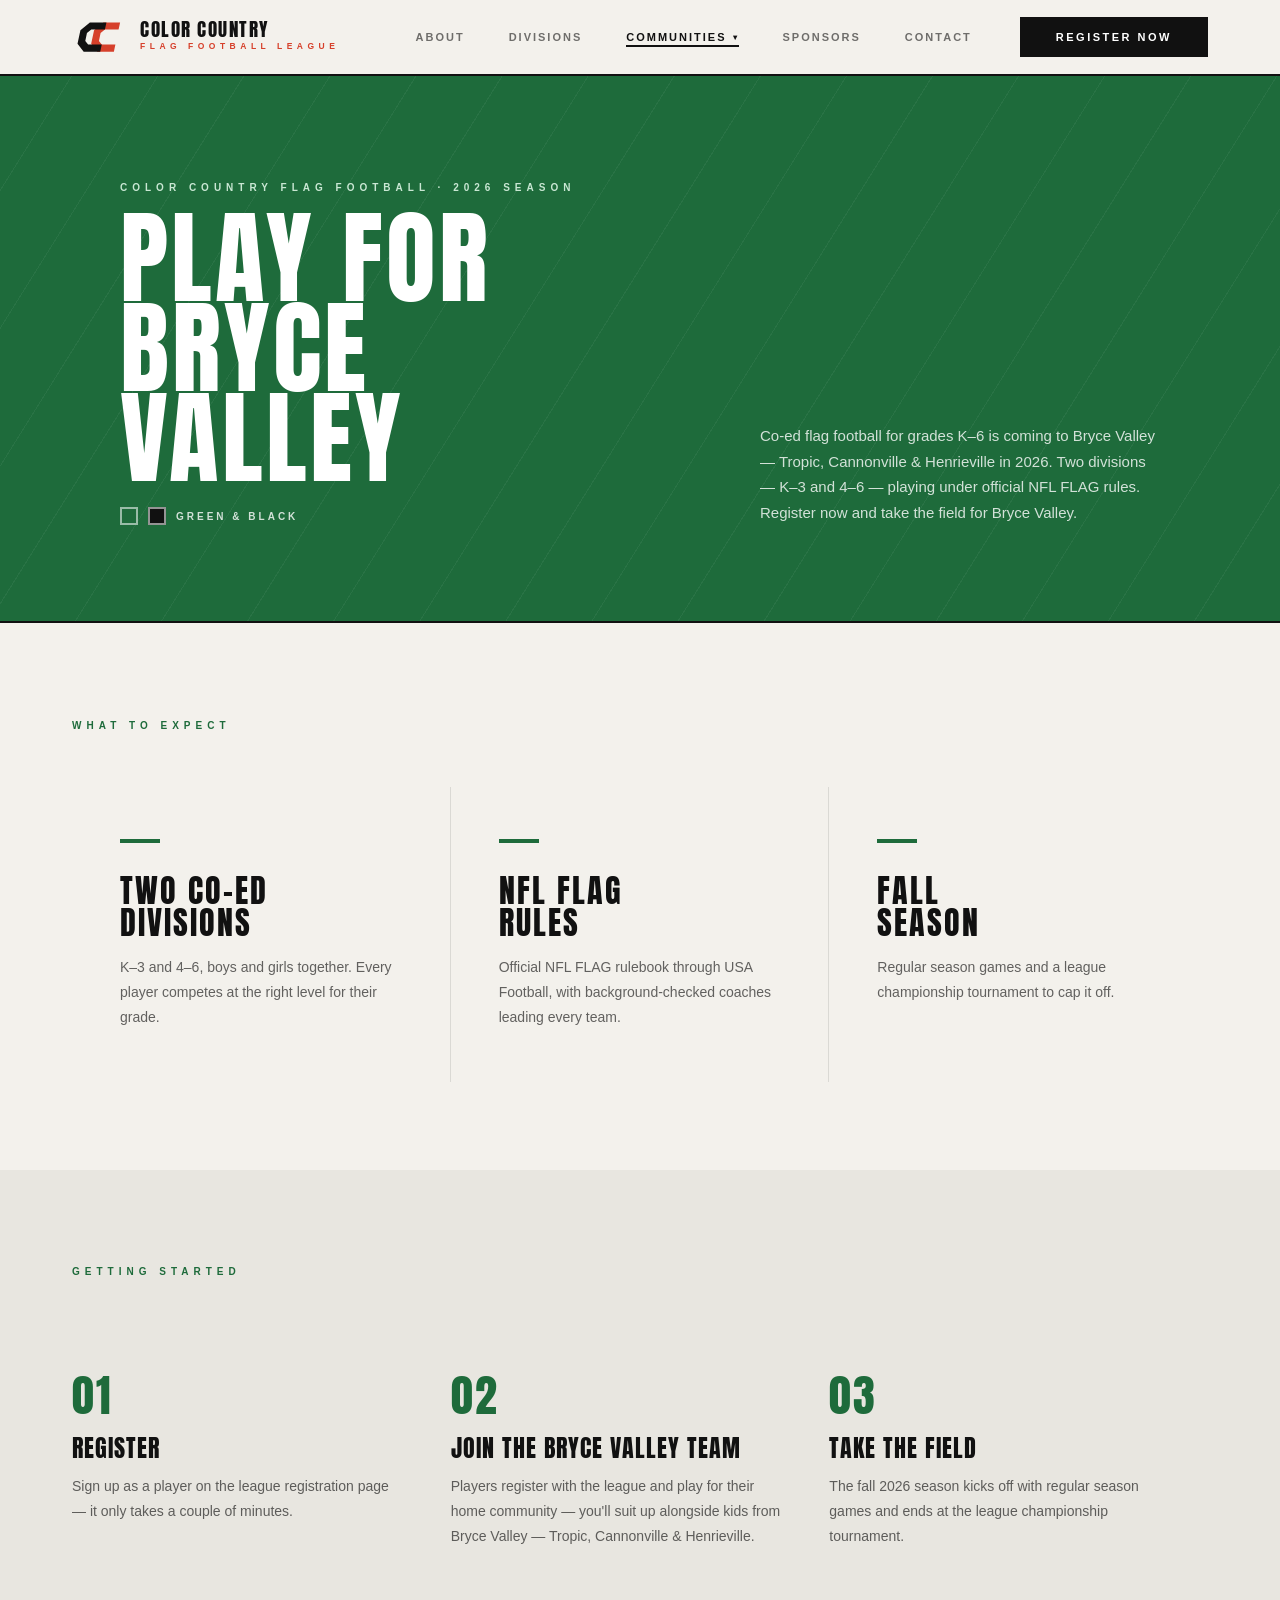
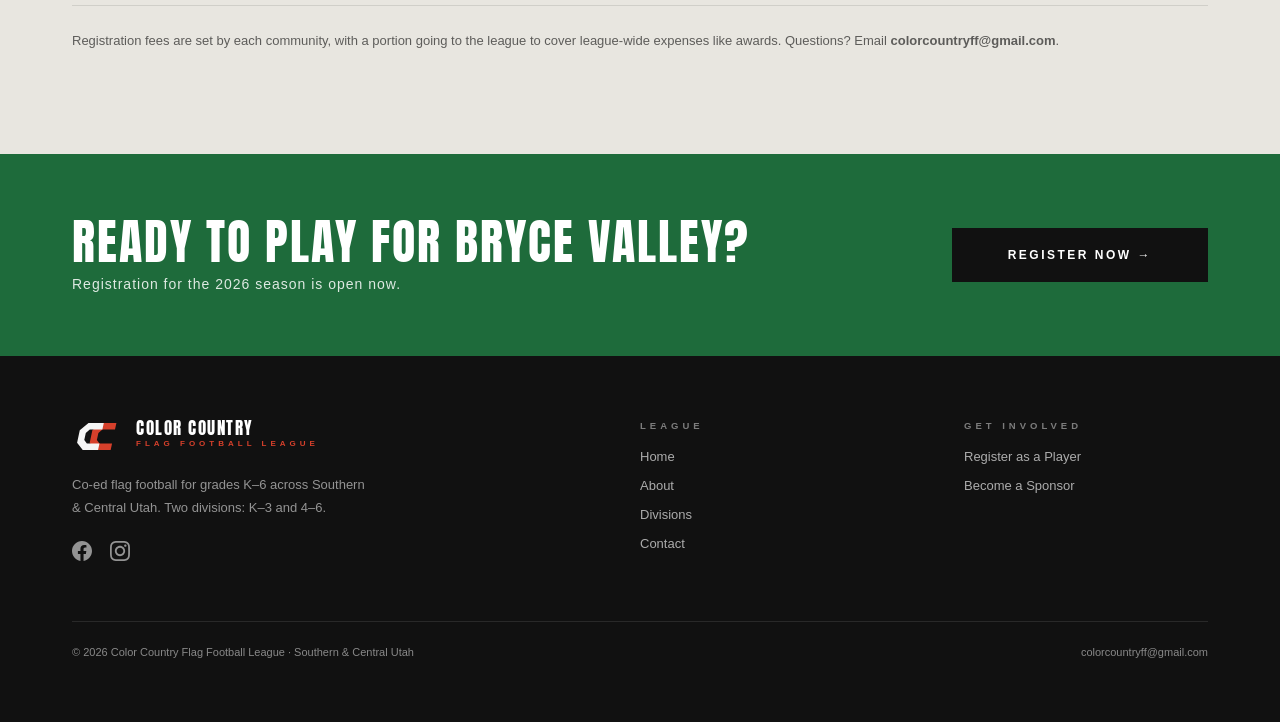
==== commit cd46f301: "Remove team registration; site registers individual athletes only Teams are added directly by the le" ====
--- a/bryce-valley.html
+++ b/bryce-valley.html
@@ -105,7 +105,7 @@
       <div class="step">
         <div class="step-num" aria-hidden="true">01</div>
         <h3>Register</h3>
-        <p>Sign up as a player — or register a whole team — on the league registration page.</p>
+        <p>Sign up as a player on the league registration page — it only takes a couple of minutes.</p>
       </div>
       <div class="step">
         <div class="step-num" aria-hidden="true">02</div>
@@ -162,8 +162,7 @@
     </nav>
     <nav class="footer-col" aria-label="Get involved">
       <div class="footer-col-title">Get Involved</div>
-      <a href="register.html#team">Register a Team</a>
-      <a href="register.html#player">Register as a Player</a>
+      <a href="register.html">Register as a Player</a>
       <a href="sponsors.html">Become a Sponsor</a>
     </nav>
   </div>
--- a/styles.css
+++ b/styles.css
@@ -568,6 +568,16 @@
   display: grid;
   grid-template-columns: 1fr 1fr;
   gap: 3px;
+}
+
+.option-single {
+  max-width: 860px;
+  margin: 0 auto;
+}
+
+.form-single {
+  max-width: 780px;
+  margin: 0 auto;
 }
 
 .option-card {
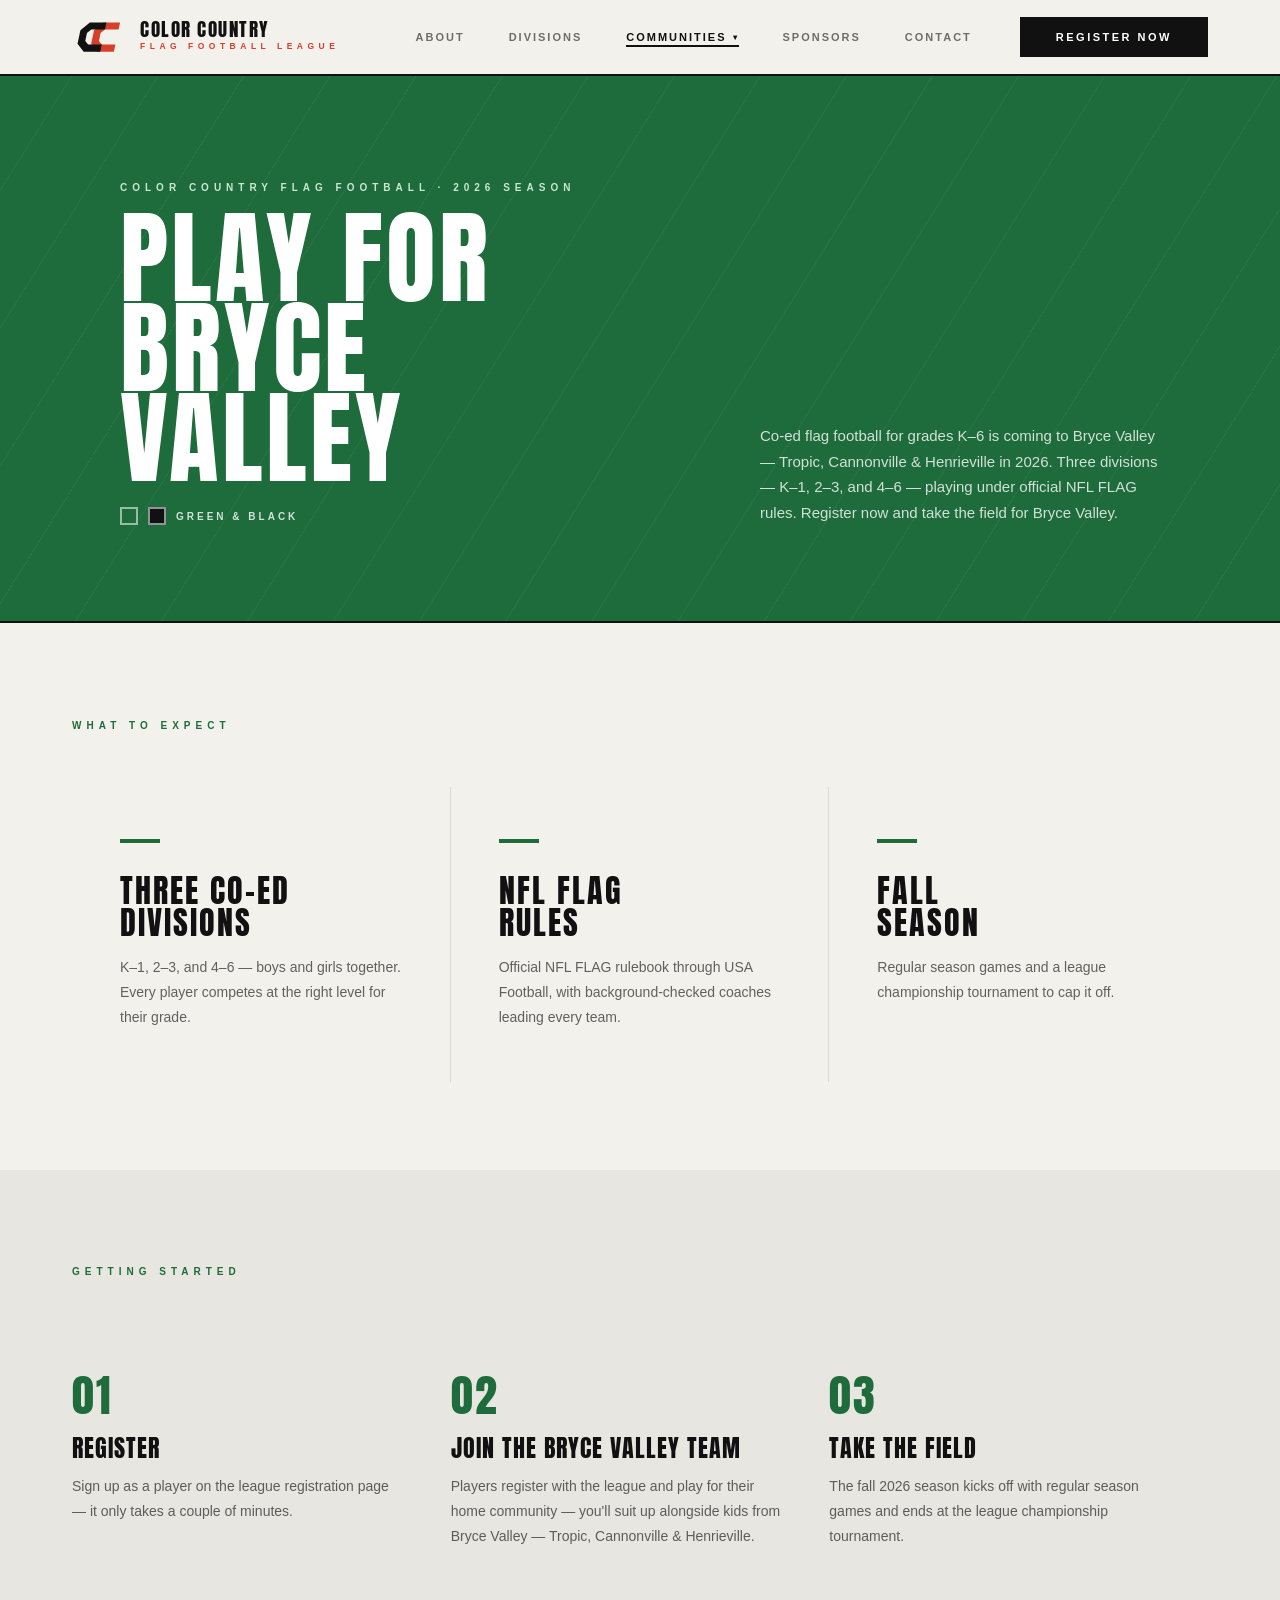
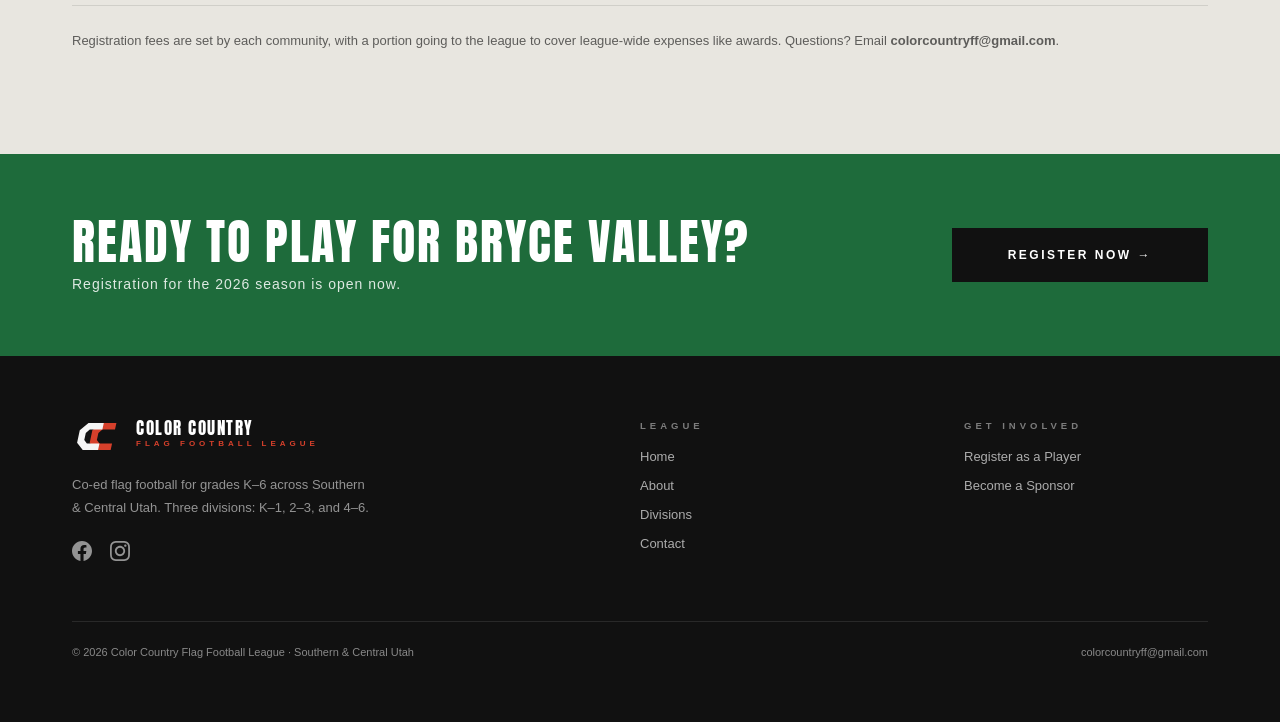
==== commit 35a9e183: "Switch to three divisions: K-1, 2-3, and 4-6 Update division copy sitewide — homepage cards and feat" ====
--- a/bryce-valley.html
+++ b/bryce-valley.html
@@ -4,7 +4,7 @@
 <meta charset="utf-8">
 <meta name="viewport" content="width=device-width, initial-scale=1">
 <title>Flag Football in Bryce Valley | Color Country Flag Football League</title>
-<meta name="description" content="Co-ed youth flag football is coming to Bryce Valley — Tropic, Cannonville & Henrieville in 2026. Two divisions — K–3 and 4–6 — playing under official NFL FLAG rules. Register now and play for Bryce Valley.">
+<meta name="description" content="Co-ed youth flag football is coming to Bryce Valley — Tropic, Cannonville & Henrieville in 2026. Three divisions — K–1, 2–3, and 4–6 — playing under official NFL FLAG rules. Register now and play for Bryce Valley.">
 <meta property="og:type" content="website">
 <meta property="og:site_name" content="Color Country Flag Football League">
 <meta property="og:title" content="Flag Football in Bryce Valley — Color Country Flag Football League">
@@ -72,7 +72,7 @@
       </div>
     </div>
     <div class="page-header-aside">
-      <p>Co-ed flag football for grades K–6 is coming to Bryce Valley — Tropic, Cannonville & Henrieville in 2026. Two divisions — K–3 and 4–6 — playing under official NFL FLAG rules. Register now and take the field for Bryce Valley.</p>
+      <p>Co-ed flag football for grades K–6 is coming to Bryce Valley — Tropic, Cannonville & Henrieville in 2026. Three divisions — K–1, 2–3, and 4–6 — playing under official NFL FLAG rules. Register now and take the field for Bryce Valley.</p>
     </div>
   </section>
 
@@ -82,8 +82,8 @@
     <div class="feature-grid">
       <div class="feature">
         <div class="accent-bar" aria-hidden="true"></div>
-        <h3>Two Co-Ed<br>Divisions</h3>
-        <p>K–3 and 4–6, boys and girls together. Every player competes at the right level for their grade.</p>
+        <h3>Three Co-Ed<br>Divisions</h3>
+        <p>K–1, 2–3, and 4–6 — boys and girls together. Every player competes at the right level for their grade.</p>
       </div>
       <div class="feature">
         <div class="accent-bar" aria-hidden="true"></div>
@@ -143,7 +143,7 @@
           <div class="footer-brand-tag">Flag Football League</div>
         </div>
       </div>
-      <p>Co-ed flag football for grades K–6 across Southern &amp; Central Utah. Two divisions: K–3 and 4–6.</p>
+      <p>Co-ed flag football for grades K–6 across Southern &amp; Central Utah. Three divisions: K–1, 2–3, and 4–6.</p>
       <div class="footer-social">
         <a href="https://www.facebook.com/profile.php?id=61591406416175" target="_blank" rel="noopener" aria-label="Color Country Flag Football on Facebook">
           <svg viewBox="0 0 24 24" aria-hidden="true" focusable="false"><path d="M24 12.073c0-6.627-5.373-12-12-12s-12 5.373-12 12c0 5.99 4.388 10.954 10.125 11.854v-8.385H7.078v-3.47h3.047V9.43c0-3.007 1.792-4.669 4.533-4.669 1.312 0 2.686.235 2.686.235v2.953H15.83c-1.491 0-1.956.925-1.956 1.874v2.25h3.328l-.532 3.47h-2.796v8.385C19.612 23.027 24 18.062 24 12.073z"/></svg>
--- a/styles.css
+++ b/styles.css
@@ -505,7 +505,7 @@
 
 .division-grid {
   display: grid;
-  grid-template-columns: 1fr 1fr;
+  grid-template-columns: 1fr 1fr 1fr;
   gap: 3px;
 }
 
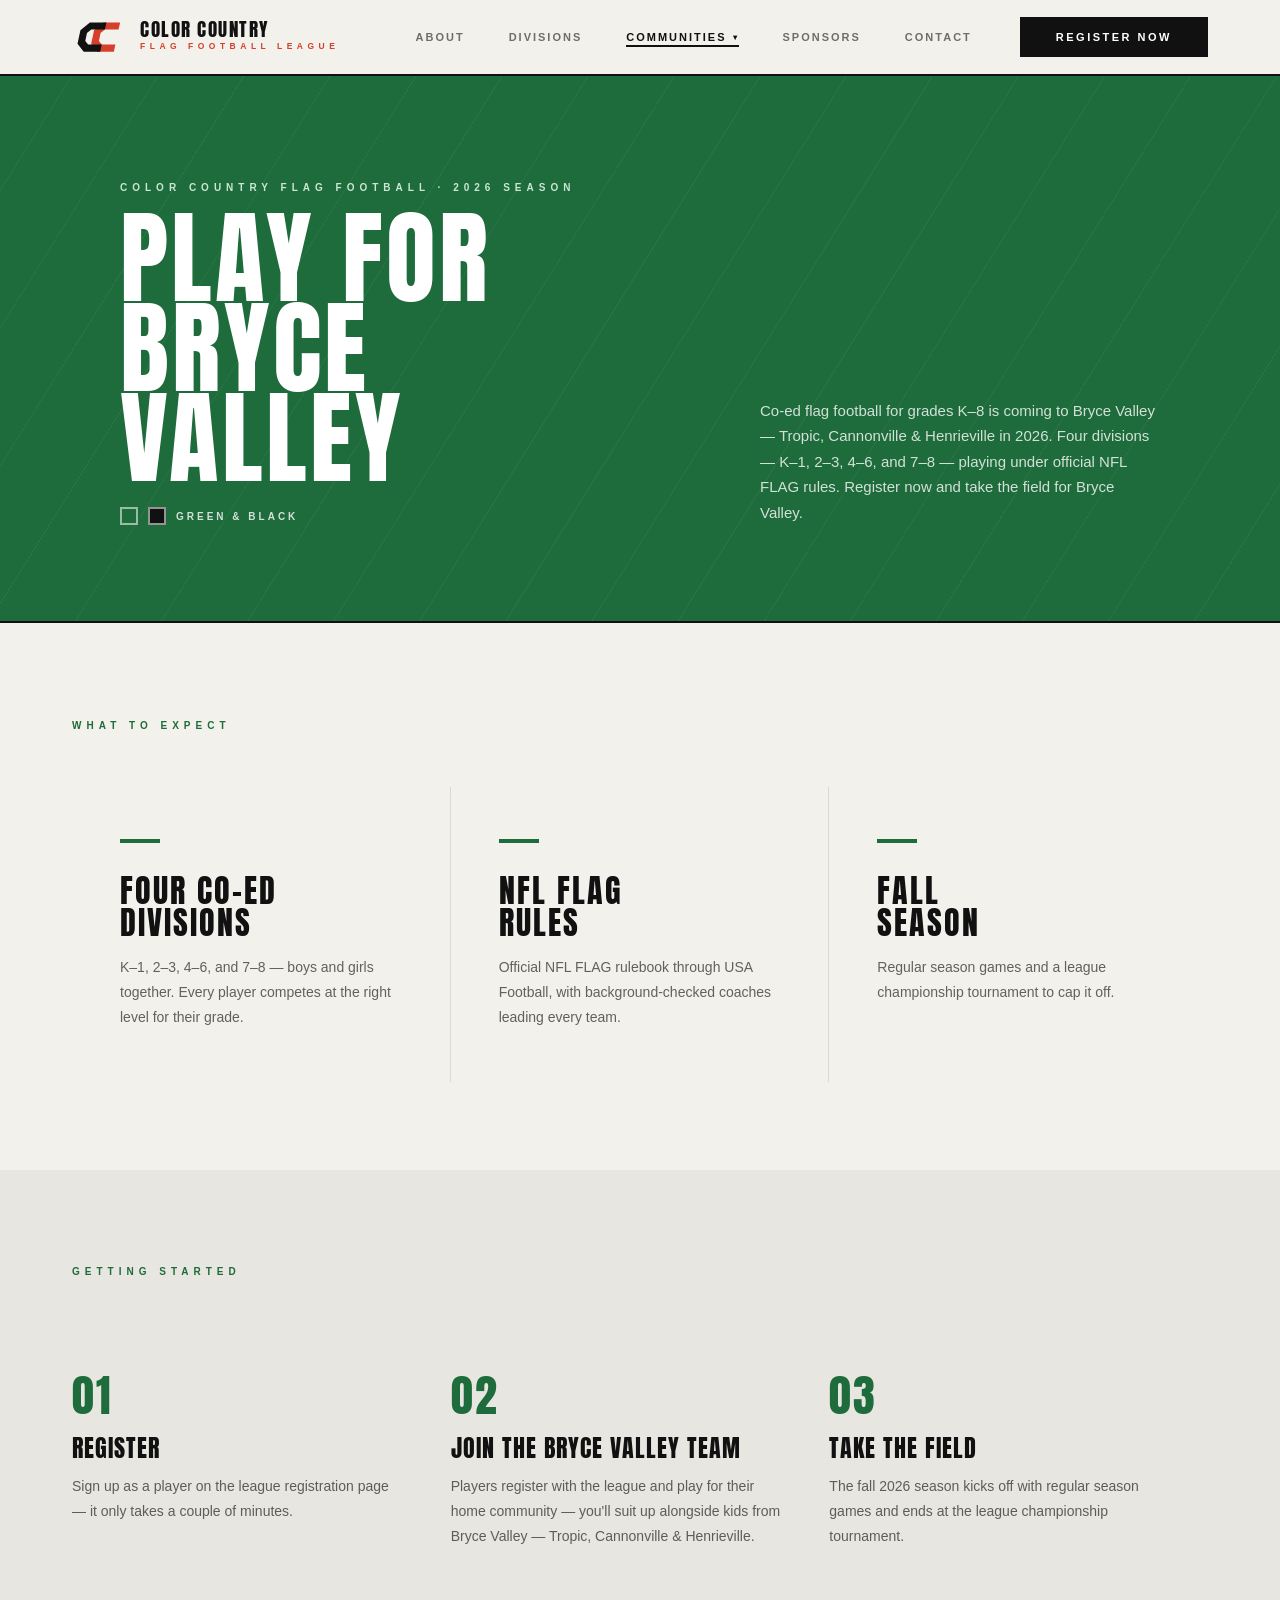
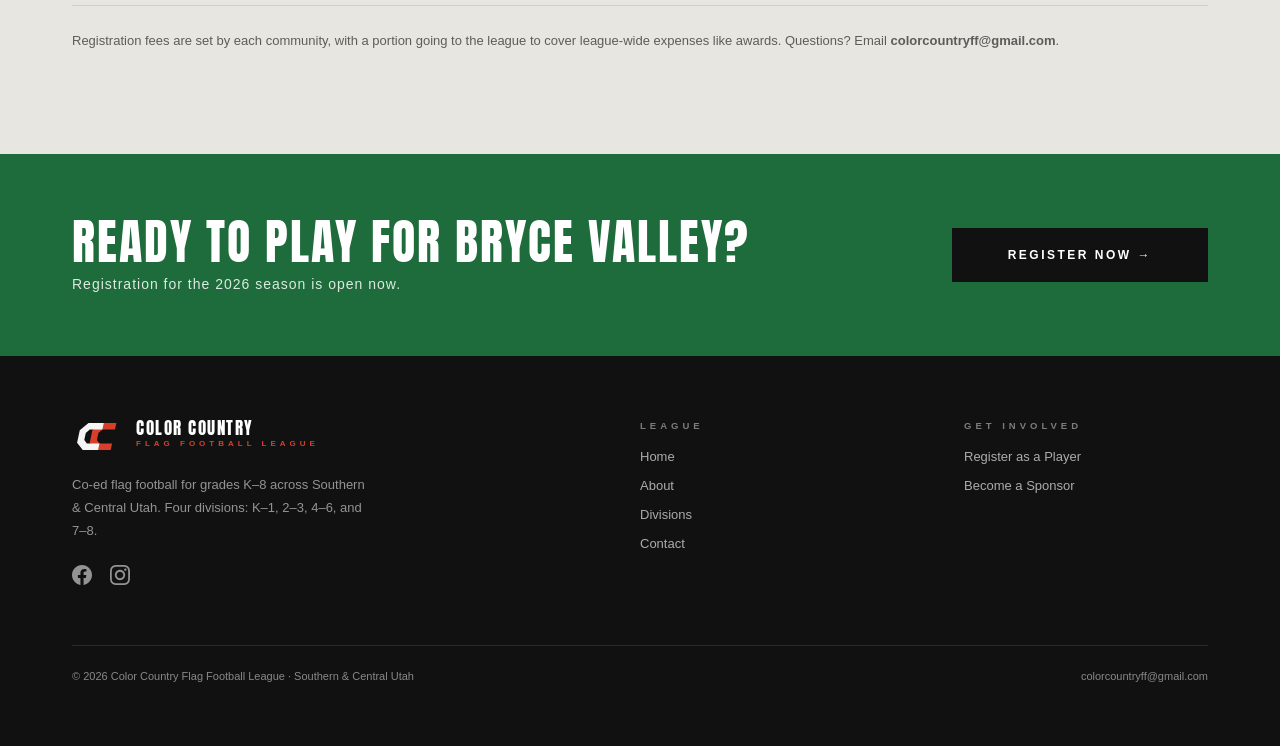
==== commit 60625425: "Add fourth division for 7th-8th grade; league is now K-8 New 7-8 division card on the homepage, divi" ====
--- a/bryce-valley.html
+++ b/bryce-valley.html
@@ -4,11 +4,11 @@
 <meta charset="utf-8">
 <meta name="viewport" content="width=device-width, initial-scale=1">
 <title>Flag Football in Bryce Valley | Color Country Flag Football League</title>
-<meta name="description" content="Co-ed youth flag football is coming to Bryce Valley — Tropic, Cannonville & Henrieville in 2026. Three divisions — K–1, 2–3, and 4–6 — playing under official NFL FLAG rules. Register now and play for Bryce Valley.">
+<meta name="description" content="Co-ed youth flag football is coming to Bryce Valley — Tropic, Cannonville & Henrieville in 2026. Four divisions — K–1, 2–3, 4–6, and 7–8 — playing under official NFL FLAG rules. Register now and play for Bryce Valley.">
 <meta property="og:type" content="website">
 <meta property="og:site_name" content="Color Country Flag Football League">
 <meta property="og:title" content="Flag Football in Bryce Valley — Color Country Flag Football League">
-<meta property="og:description" content="Co-ed flag football for grades K–6 is coming to Bryce Valley — Tropic, Cannonville & Henrieville in 2026. Register now and play for Bryce Valley.">
+<meta property="og:description" content="Co-ed flag football for grades K–8 is coming to Bryce Valley — Tropic, Cannonville & Henrieville in 2026. Register now and play for Bryce Valley.">
 <meta property="og:image" content="https://lanemecham-ai.github.io/color-country-flag-football/favicon-512.png">
 <link rel="icon" href="favicon.ico" sizes="48x48">
 <link rel="icon" href="favicon.svg" type="image/svg+xml">
@@ -72,7 +72,7 @@
       </div>
     </div>
     <div class="page-header-aside">
-      <p>Co-ed flag football for grades K–6 is coming to Bryce Valley — Tropic, Cannonville & Henrieville in 2026. Three divisions — K–1, 2–3, and 4–6 — playing under official NFL FLAG rules. Register now and take the field for Bryce Valley.</p>
+      <p>Co-ed flag football for grades K–8 is coming to Bryce Valley — Tropic, Cannonville & Henrieville in 2026. Four divisions — K–1, 2–3, 4–6, and 7–8 — playing under official NFL FLAG rules. Register now and take the field for Bryce Valley.</p>
     </div>
   </section>
 
@@ -82,8 +82,8 @@
     <div class="feature-grid">
       <div class="feature">
         <div class="accent-bar" aria-hidden="true"></div>
-        <h3>Three Co-Ed<br>Divisions</h3>
-        <p>K–1, 2–3, and 4–6 — boys and girls together. Every player competes at the right level for their grade.</p>
+        <h3>Four Co-Ed<br>Divisions</h3>
+        <p>K–1, 2–3, 4–6, and 7–8 — boys and girls together. Every player competes at the right level for their grade.</p>
       </div>
       <div class="feature">
         <div class="accent-bar" aria-hidden="true"></div>
@@ -143,7 +143,7 @@
           <div class="footer-brand-tag">Flag Football League</div>
         </div>
       </div>
-      <p>Co-ed flag football for grades K–6 across Southern &amp; Central Utah. Three divisions: K–1, 2–3, and 4–6.</p>
+      <p>Co-ed flag football for grades K–8 across Southern &amp; Central Utah. Four divisions: K–1, 2–3, 4–6, and 7–8.</p>
       <div class="footer-social">
         <a href="https://www.facebook.com/profile.php?id=61591406416175" target="_blank" rel="noopener" aria-label="Color Country Flag Football on Facebook">
           <svg viewBox="0 0 24 24" aria-hidden="true" focusable="false"><path d="M24 12.073c0-6.627-5.373-12-12-12s-12 5.373-12 12c0 5.99 4.388 10.954 10.125 11.854v-8.385H7.078v-3.47h3.047V9.43c0-3.007 1.792-4.669 4.533-4.669 1.312 0 2.686.235 2.686.235v2.953H15.83c-1.491 0-1.956.925-1.956 1.874v2.25h3.328l-.532 3.47h-2.796v8.385C19.612 23.027 24 18.062 24 12.073z"/></svg>
--- a/styles.css
+++ b/styles.css
@@ -505,7 +505,7 @@
 
 .division-grid {
   display: grid;
-  grid-template-columns: 1fr 1fr 1fr;
+  grid-template-columns: repeat(4, 1fr);
   gap: 3px;
 }
 
@@ -1429,6 +1429,8 @@
   .hero-copy { padding: 64px 40px; width: 60%; }
 
   .benefit-grid { grid-template-columns: 1fr 1fr; }
+
+  .division-grid { grid-template-columns: 1fr 1fr; }
 
   .split { gap: 48px; }
 
